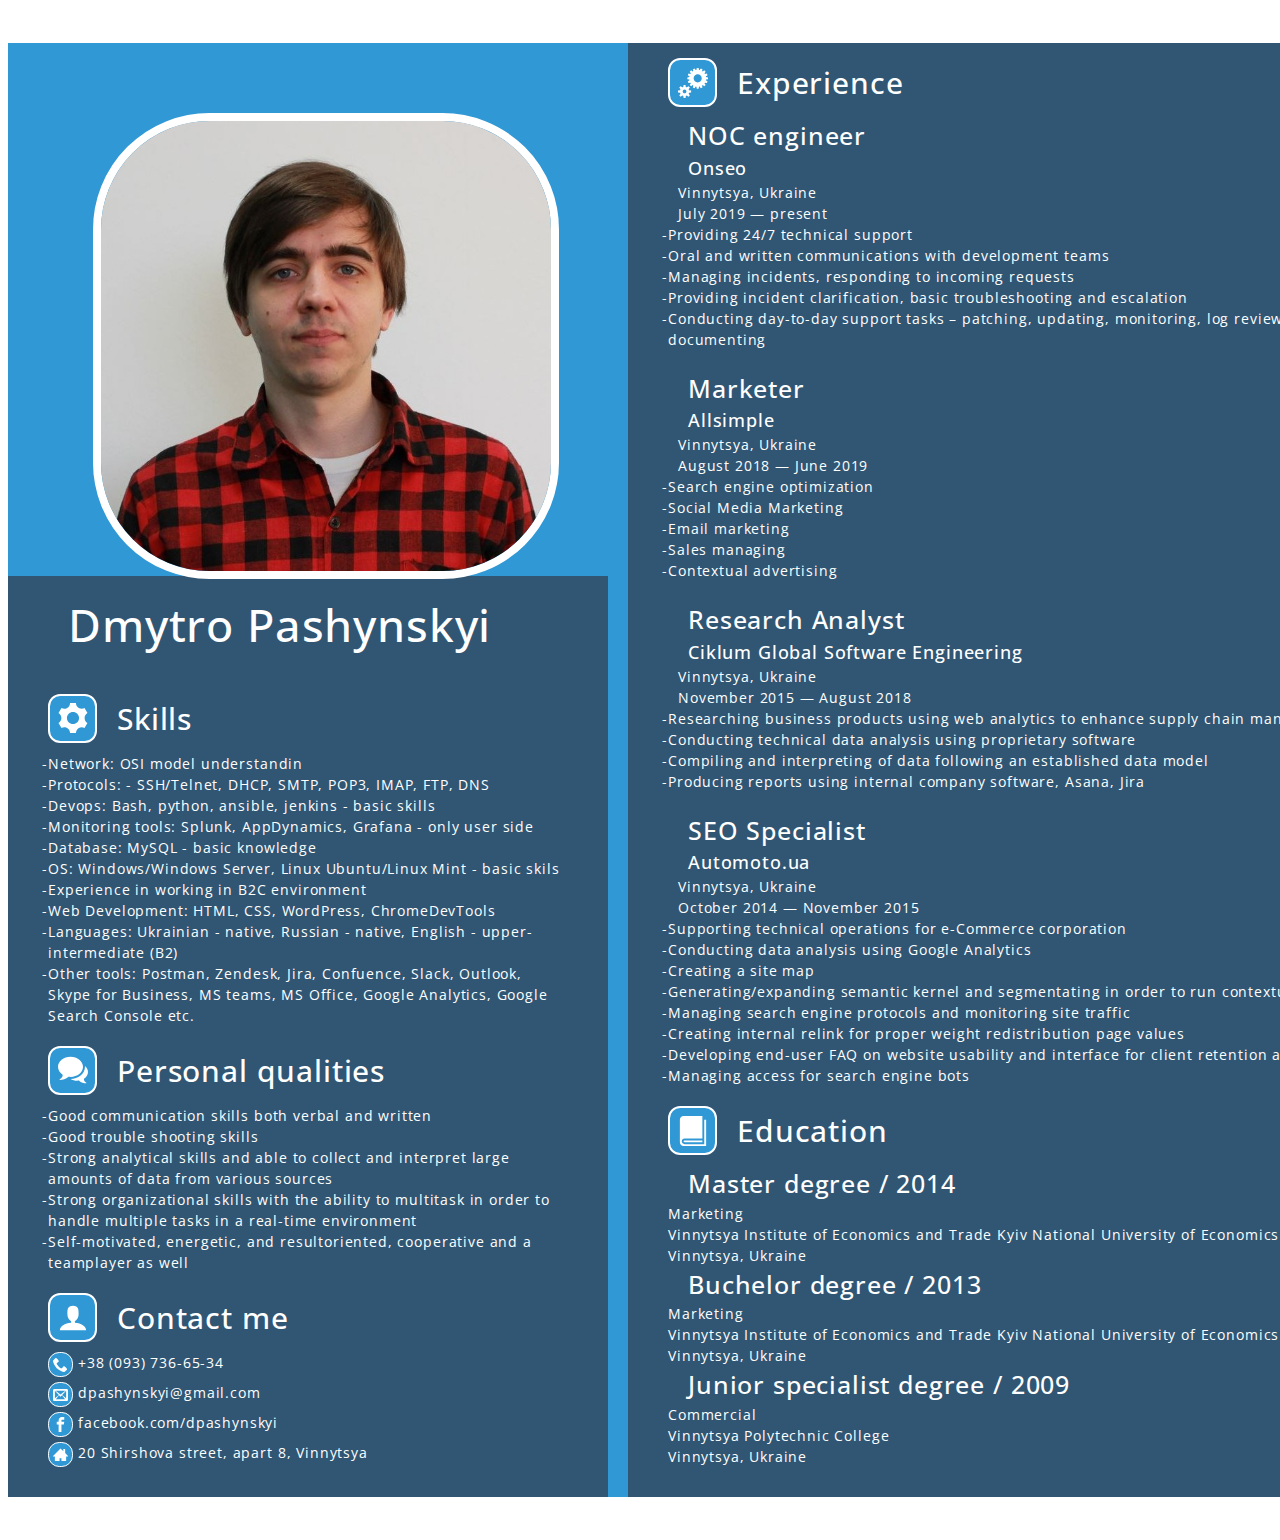
==== index.html @ a88c0f94 "v2" ====
<!DOCTYPE html>
<html lang="en">
  <head>
    <meta charset="UTF-8" />
    <meta http-equiv="X-UA-Compatible" content="IE=edge" />
    <meta name="viewport" content="width=device-width, initial-scale=1.0" />
    <title>Dmytro Pashynskyi resume</title>
    <!-- fonts -->
    <link rel="preconnect" href="https://fonts.googleapis.com" />
    <link rel="preconnect" href="https://fonts.gstatic.com" crossorigin />
    <link
      href="https://fonts.googleapis.com/css2?family=Open+Sans:wght@400;500&family=Raleway:wght@700&family=Roboto:wght@400;500;700;900&display=swap"
      rel="stylesheet"
    />
    <!-- modern-normalize -->
    <link
      rel="stylesheet"
      href="https://cdnjs.cloudflare.com/ajax/libs/modern-normalize/1.1.0/modern-normalize.min.css"
      integrity="sha512-wpPYUAdjBVSE4KJnH1VR1HeZfpl1ub8YT/NKx4PuQ5NmX2tKuGu6U/JRp5y+Y8XG2tV+wKQpNHVUX03MfMFn9Q=="
      crossorigin="anonymous"
      referrerpolicy="no-referrer"
    />
    <!-- styles -->
    <link rel="stylesheet" href="./css/styles.css" />
  </head>

  <body>
    <div class="main-container">
      <div class="left">
        <section>
          <h2 class="hidden">Photo</h2>
          <div class="main-frame">
            <img src="./images/photo.jpg" alt="My photo" class="photo" />
          </div>
        </section>

        <div class="container">
          <section>
            <h1 class="title name">Dmytro Pashynskyi</h1>

            <!-- Skills -->

            <div class="chapter">
              <div class="icon-chapter">
                <svg class="icon" width="30" height="30">
                  <use href="./images/symbol-defs.svg#icon-cog"></use>
                </svg>
              </div>
              <h2 class="title chapter-title">Skills</h2>
            </div>
            <ul class="list-style">
              <li>
                <p>Network: OSI model understandin</p>
              </li>
              <li>
                <p>Protocols: - SSH/Telnet, DHCP, SMTP, POP3, IMAP, FTP, DNS</p>
              </li>
              <li>
                <p>Devops: Bash, python, ansible, jenkins - basic skills</p>
              </li>
              <li>
                <p>
                  Monitoring tools: Splunk, AppDynamics, Grafana - only user
                  side
                </p>
              </li>
              <li>
                <p>Database: MySQL - basic knowledge</p>
              </li>
              <li>
                <p>
                  OS: Windows/Windows Server, Linux Ubuntu/Linux Mint - basic
                  skils
                </p>
              </li>
              <li>
                <p>Experience in working in B2C environment</p>
              </li>
              <li>
                <p>Web Development: HTML, CSS, WordPress, ChromeDevTools</p>
              </li>
              <li>
                <p>
                  Languages: Ukrainian - native, Russian - native, English -
                  upper-intermediate (B2)
                </p>
              </li>
              <li>
                <p>
                  Other tools: Postman, Zendesk, Jira, Confuence, Slack,
                  Outlook, Skype for Business, MS teams, MS Office, Google
                  Analytics, Google Search Console etc.
                </p>
              </li>
            </ul>
          </section>

          <!-- Personal qualities -->

          <section>
            <div class="chapter">
              <div class="icon-chapter">
                <svg class="icon" width="30" height="30">
                  <use href="./images/symbol-defs.svg#icon-bubbles"></use>
                </svg>
              </div>
              <h2 class="title chapter-title">Personal qualities</h2>
            </div>
            <ul class="list-style">
              <li>
                <p>Good communication skills both verbal and written</p>
              </li>
              <li>
                <p>Good trouble shooting skills</p>
              </li>
              <li>
                <p>
                  Strong analytical skills and able to collect and interpret
                  large amounts of data from various sources
                </p>
              </li>
              <li>
                <p>
                  Strong organizational skills with the ability to multitask in
                  order to handle multiple tasks in a real-time environment
                </p>
              </li>
              <li>
                <p>
                  Self-motivated, energetic, and resultoriented, cooperative and
                  a teamplayer as well
                </p>
              </li>
            </ul>
          </section>

          <!-- Contact me -->

          <section>
            <div class="chapter">
              <div class="icon-chapter">
                <svg class="icon" width="30" height="30">
                  <use href="./images/symbol-defs.svg#icon-user"></use>
                </svg>
              </div>
              <h2 class="title chapter-title">Contact me</h2>
            </div>
            <ul class="contact-list">
              <li>
                <a class="link" href="tel:+380937366534">
                  <div class="icon-contact">
                    <svg class="icon" width="15" height="15">
                      <use href="./images/symbol-defs.svg#icon-phone"></use>
                    </svg>
                  </div>
                  +38 (093) 736-65-34</a
                >
              </li>
              <li>
                <a class="link" href="mailto:dpashynskyi@gmail.com">
                  <div class="icon-contact">
                    <svg class="icon" width="15" height="15">
                      <use href="./images/symbol-defs.svg#icon-envelop"></use>
                    </svg>
                  </div>
                  dpashynskyi@gmail.com</a
                >
              </li>
              <li>
                <a class="link" href="https://www.facebook.com/dpashynskyi">
                  <div class="icon-contact">
                    <svg class="icon" width="15" height="15">
                      <use href="./images/symbol-defs.svg#icon-facebook"></use>
                    </svg>
                  </div>
                  facebook.com/dpashynskyi</a
                >
              </li>
              <li>
                <a class="link" href="https://goo.gl/maps/9gQ6KW4rgk5buMsR8">
                  <div class="icon-contact">
                    <svg class="icon" width="15" height="15">
                      <use href="./images/symbol-defs.svg#icon-home"></use>
                    </svg>
                  </div>
                  20 Shirshova street, apart 8, Vinnytsya</a
                >
              </li>
            </ul>
          </section>
        </div>
      </div>

      <div class="container right">
        <!-- Experience -->

        <section>
          <div class="chapter">
            <div class="icon-chapter">
              <svg class="icon" width="30" height="30">
                <use href="./images/symbol-defs.svg#icon-cogs"></use>
              </svg>
            </div>
            <h2 class="title chapter-title">Experience</h2>
          </div>
          <ul>
            <li>
              <h3 class="title work-title">NOC engineer</h3>
              <h4 class="title place-title">Onseo</h4>
              <p>
                Vinnytsya, Ukraine<br />
                July 2019 — present
              </p>
              <ul class="list-style">
                <li>
                  <p>Providing 24/7 technical support</p>
                </li>
                <li>
                  <p>Oral and written communications with development teams</p>
                </li>
                <li>
                  <p>Managing incidents, responding to incoming requests</p>
                </li>
                <li>
                  <p>
                    Providing incident clarification, basic troubleshooting and
                    escalation
                  </p>
                </li>
                <li>
                  <p>
                    Conducting day-to-day support tasks – patching, updating,
                    monitoring, log review, provisioning, backing up,
                    documenting
                  </p>
                </li>
              </ul>
            </li>

            <li>
              <h3 class="title work-title">Marketer</h3>
              <h4 class="title place-title">Allsimple</h4>
              <p>
                Vinnytsya, Ukraine<br />
                August 2018 — June 2019
              </p>
              <ul class="list-style">
                <li>
                  <p>Search engine optimization</p>
                </li>
                <li>
                  <p>Social Media Marketing</p>
                </li>
                <li>
                  <p>Email marketing</p>
                </li>
                <li>
                  <p>Sales managing</p>
                </li>
                <li>
                  <p>Contextual advertising</p>
                </li>
              </ul>
            </li>

            <li>
              <h3 class="title work-title">Research Analyst</h3>
              <h4 class="title place-title">
                Ciklum Global Software Engineering
              </h4>
              <p>
                Vinnytsya, Ukraine<br />
                November 2015 — August 2018
              </p>
              <ul class="list-style">
                <li>
                  <p>
                    Researching business products using web analytics to enhance
                    supply chain management
                  </p>
                </li>
                <li>
                  <p>
                    Conducting technical data analysis using proprietary
                    software
                  </p>
                </li>
                <li>
                  <p>
                    Compiling and interpreting of data following an established
                    data model
                  </p>
                </li>
                <li>
                  <p>
                    Producing reports using internal company software, Asana,
                    Jira
                  </p>
                </li>
              </ul>
            </li>

            <li>
              <h3 class="title work-title">SEO Specialist</h3>
              <h4 class="title place-title">Automoto.ua</h4>
              <p>
                Vinnytsya, Ukraine<br />
                October 2014 — November 2015
              </p>
              <ul class="list-style">
                <li>
                  <p>
                    Supporting technical operations for e-Commerce corporation
                  </p>
                </li>
                <li>
                  <p>Conducting data analysis using Google Analytics</p>
                </li>
                <li>
                  <p>Creating a site map</p>
                </li>
                <li>
                  <p>
                    Generating/expanding semantic kernel and segmentating in
                    order to run contextual advertising
                  </p>
                </li>
                <li>
                  <p>
                    Managing search engine protocols and monitoring site traffic
                  </p>
                </li>
                <li>
                  <p>
                    Creating internal relink for proper weight redistribution
                    page values
                  </p>
                </li>
                <li>
                  <p>
                    Developing end-user FAQ on website usability and interface
                    for client retention and motivation for action
                  </p>
                </li>
                <li>
                  <p>Managing access for search engine bots</p>
                </li>
              </ul>
            </li>
          </ul>
        </section>

        <!-- Education -->

        <section>
          <div class="chapter">
            <div class="icon-chapter">
              <svg class="icon" width="30" height="30">
                <use href="./images/symbol-defs.svg#icon-book"></use>
              </svg>
            </div>
            <h2 class="title chapter-title">Education</h2>
          </div>
          <ul>
            <li>
              <h3 class="title edu-title">Master degree / 2014</h3>
              <p>
                Marketing<br />
                Vinnytsya Institute of Economics and Trade Kyiv National
                University of Economics and Trade<br />
                Vinnytsya, Ukraine
              </p>
            </li>
            <li>
              <h3 class="title edu-title">Buchelor degree / 2013</h3>
              <p>
                Marketing<br />
                Vinnytsya Institute of Economics and Trade Kyiv National
                University of Economics and Trade<br />
                Vinnytsya, Ukraine
              </p>
            </li>
            <li>
              <h3 class="title edu-title">Junior specialist degree / 2009</h3>
              <p>
                Commercial<br />
                Vinnytsya Polytechnic College<br />
                Vinnytsya, Ukraine
              </p>
            </li>
          </ul>
        </section>
      </div>
    </div>
  </body>
</html>
---- css/styles.css ----
:root {
  --accent-color: #2f98d5;
  --primary-bg-color: #ffffff;
  --secondaty-bg-color: #305674;
  --text-color: #ffffff;
}

p,
h1,
h2,
h3,
h4,
h5,
h6 {
  margin-top: 0;
  margin-bottom: 0;
}

ul {
  list-style: none;
  padding-left: 0;
  margin-top: 0;
  margin-bottom: 0;
}

.list-style {
  list-style-type: "-";

  margin-bottom: 20px;
}

img {
  display: block;
  max-width: 100%;
  height: auto;
}

body {
  background-color: var(--primary-bg-color);
  font-family: Open Sans, sans-serif;
  font-size: 14px;
  line-height: 1.5;
  letter-spacing: 0.06em;

  padding-top: 35px;
  padding-bottom: 35px;
}

.main-container {
  background-color: var(--accent-color);
  color: var(--text-color);
  margin-right: auto;
  margin-left: auto;
  width: 1440px;

  display: flex;
}

.container {
  background-color: var(--secondaty-bg-color);
  padding-top: 15px;
  padding-right: 40px;
  padding-bottom: 30px;
  padding-left: 40px;
}

.hidden {
  display: none;
}

.title {
  font-weight: 500;

  padding-left: 20px;
}

.name {
  font-size: 45px;

  margin-bottom: 35px;
}

.chapter-title {
  font-size: 30px;
}

.work-title,
.edu-title {
  font-size: 25px;
}

.place-title {
  font-size: 18px;
}

.place-title + p {
  padding-left: 10px;
}

.left {
  min-width: 600px;
  padding-right: 20px;
  display: flex;
  flex-direction: column;
  justify-content: flex-end;

  position: relative;
}

.right {
  min-width: 840px;
}

.main-frame {
  width: 450px;
  height: 450px;

  position: absolute;
  top: 70px;
  left: 50%;

  transform: translate(-50%);
}

.photo {
  border: 8px solid var(--text-color);
  border-radius: 25%;
}

.link {
  text-decoration: none;
  color: inherit;
  transition: color 300ms;

  display: flex;
}

.link:hover,
.link:focus {
  color: var(--accent-color);
}

.chapter {
  display: flex;
  align-items: center;
  margin-bottom: 10px;
}

.icon-chapter {
  width: 45px;
  min-height: 45px;
  background-color: var(--accent-color);

  display: flex;
  justify-content: center;
  align-items: center;

  border: 2px solid var(--text-color);
  border-radius: 25%;
}

.icon {
  fill: var(--text-color);
}

.icon-contact {
  width: 23px;
  min-height: 23px;
  background-color: var(--accent-color);

  border: 1px solid var(--text-color);
  border-radius: 45%;

  margin-right: 5px;

  display: flex;
  justify-content: center;
  align-items: center;
}

.contact-list > li + li {
  margin-top: 5px;
}
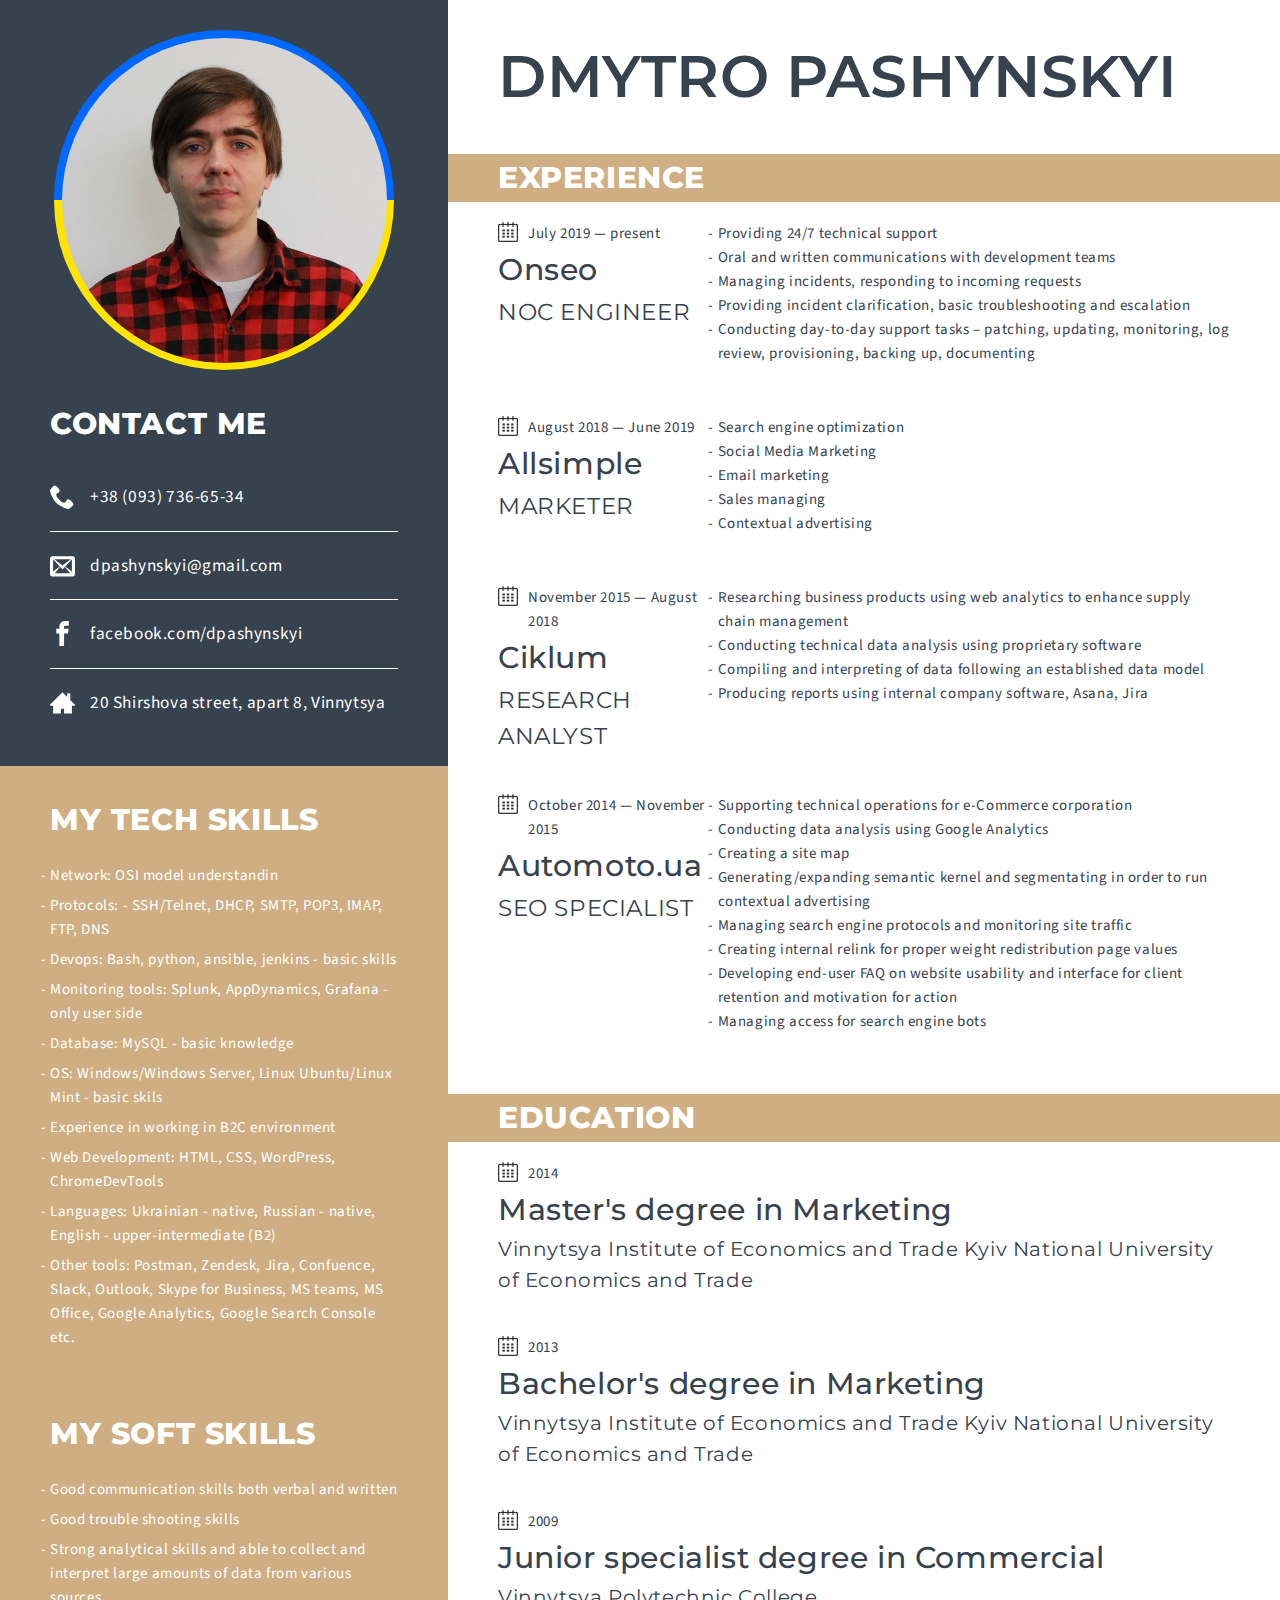
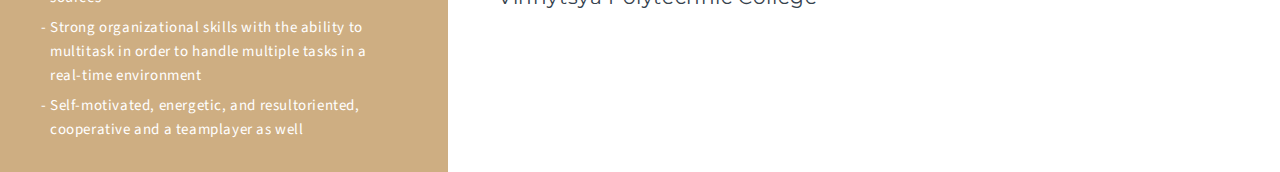
==== commit 95199f03: "style changes" ====
--- a/index.html
+++ b/index.html
@@ -4,88 +4,114 @@
     <meta charset="UTF-8" />
     <meta http-equiv="X-UA-Compatible" content="IE=edge" />
     <meta name="viewport" content="width=device-width, initial-scale=1.0" />
-    <title>Dmytro Pashynskyi resume</title>
-    <!-- fonts -->
-    <link rel="preconnect" href="https://fonts.googleapis.com" />
-    <link rel="preconnect" href="https://fonts.gstatic.com" crossorigin />
-    <link
-      href="https://fonts.googleapis.com/css2?family=Open+Sans:wght@400;500&family=Raleway:wght@700&family=Roboto:wght@400;500;700;900&display=swap"
-      rel="stylesheet"
-    />
-    <!-- modern-normalize -->
-    <link
-      rel="stylesheet"
-      href="https://cdnjs.cloudflare.com/ajax/libs/modern-normalize/1.1.0/modern-normalize.min.css"
-      integrity="sha512-wpPYUAdjBVSE4KJnH1VR1HeZfpl1ub8YT/NKx4PuQ5NmX2tKuGu6U/JRp5y+Y8XG2tV+wKQpNHVUX03MfMFn9Q=="
-      crossorigin="anonymous"
-      referrerpolicy="no-referrer"
-    />
-    <!-- styles -->
-    <link rel="stylesheet" href="./css/styles.css" />
+    <title>Dmytro Pashynskyi CV</title>
+    <link rel="stylesheet" href="./css/main.min.css" />
   </head>
-
   <body>
-    <div class="main-container">
-      <div class="left">
-        <section>
-          <h2 class="hidden">Photo</h2>
-          <div class="main-frame">
-            <img src="./images/photo.jpg" alt="My photo" class="photo" />
-          </div>
-        </section>
-
-        <div class="container">
-          <section>
-            <h1 class="title name">Dmytro Pashynskyi</h1>
-
-            <!-- Skills -->
-
-            <div class="chapter">
-              <div class="icon-chapter">
-                <svg class="icon" width="30" height="30">
-                  <use href="./images/symbol-defs.svg#icon-cog"></use>
-                </svg>
+    <div class="container">
+      <div class="container__left">
+        <!-- Photo & contacts -->
+
+        <section class="contacts">
+          <div class="container--section">
+            <div class="photo-box">
+              <img class="photo" src="./images/photo.jpg" alt="My photo" />
+            </div>
+            <section class="name--mobile">
+              <div class="container--section">
+                <h1 class="name__title title">Dmytro Pashynskyi</h1>
               </div>
-              <h2 class="title chapter-title">Skills</h2>
-            </div>
-            <ul class="list-style">
-              <li>
+            </section>
+            <h2 class="contacts__title title title--light">Contact me</h2>
+            <ul class="contacts__list">
+              <li class="contacts__item">
+                <a class="contacts__link link" href="tel:+380937366534">
+                  <svg class="contacts__icon" width="25" height="25">
+                    <use href="./images/symbol-defs.svg#icon-phone"></use>
+                  </svg>
+                  +38 (093) 736-65-34</a
+                >
+              </li>
+              <li class="contacts__item">
+                <a
+                  class="contacts__link link"
+                  href="mailto:dpashynskyi@gmail.com"
+                >
+                  <svg class="contacts__icon" width="25" height="25">
+                    <use href="./images/symbol-defs.svg#icon-envelop"></use>
+                  </svg>
+                  dpashynskyi@gmail.com</a
+                >
+              </li>
+              <li class="contacts__item">
+                <a
+                  class="contacts__link link"
+                  href="https://www.facebook.com/dpashynskyi"
+                >
+                  <svg class="contacts__icon" width="25" height="25">
+                    <use href="./images/symbol-defs.svg#icon-facebook"></use>
+                  </svg>
+                  facebook.com/dpashynskyi</a
+                >
+              </li>
+              <li class="contacts__item">
+                <a
+                  class="contacts__link link"
+                  href="https://goo.gl/maps/9gQ6KW4rgk5buMsR8"
+                >
+                  <svg class="contacts__icon" width="25" height="25">
+                    <use href="./images/symbol-defs.svg#icon-home"></use>
+                  </svg>
+                  20 Shirshova street, apart 8, Vinnytsya</a
+                >
+              </li>
+            </ul>
+          </div>
+        </section>
+
+        <!-- Tech skills -->
+
+        <section class="skills">
+          <div class="container--section">
+            <h2 class="skills__title title title--light">My Tech Skills</h2>
+            <ul class="skills__list">
+              <li class="skills__item">
                 <p>Network: OSI model understandin</p>
               </li>
-              <li>
+              <li class="skills__item">
                 <p>Protocols: - SSH/Telnet, DHCP, SMTP, POP3, IMAP, FTP, DNS</p>
               </li>
-              <li>
+              <li class="skills__item">
                 <p>Devops: Bash, python, ansible, jenkins - basic skills</p>
               </li>
-              <li>
+              <li class="skills__item">
                 <p>
                   Monitoring tools: Splunk, AppDynamics, Grafana - only user
                   side
                 </p>
               </li>
-              <li>
+              <li class="skills__item">
                 <p>Database: MySQL - basic knowledge</p>
               </li>
-              <li>
+              <li class="skills__item">
                 <p>
                   OS: Windows/Windows Server, Linux Ubuntu/Linux Mint - basic
                   skils
                 </p>
               </li>
-              <li>
+              <li class="skills__item">
                 <p>Experience in working in B2C environment</p>
               </li>
-              <li>
+              <li class="skills__item">
                 <p>Web Development: HTML, CSS, WordPress, ChromeDevTools</p>
               </li>
-              <li>
+              <li class="skills__item">
                 <p>
                   Languages: Ukrainian - native, Russian - native, English -
                   upper-intermediate (B2)
                 </p>
               </li>
-              <li>
+              <li class="skills__item">
                 <p>
                   Other tools: Postman, Zendesk, Jira, Confuence, Slack,
                   Outlook, Skype for Business, MS teams, MS Office, Google
@@ -93,302 +119,231 @@
                 </p>
               </li>
             </ul>
-          </section>
-
-          <!-- Personal qualities -->
-
-          <section>
-            <div class="chapter">
-              <div class="icon-chapter">
-                <svg class="icon" width="30" height="30">
-                  <use href="./images/symbol-defs.svg#icon-bubbles"></use>
-                </svg>
-              </div>
-              <h2 class="title chapter-title">Personal qualities</h2>
-            </div>
-            <ul class="list-style">
-              <li>
+          </div>
+        </section>
+
+        <!-- Soft skills -->
+
+        <section class="skills">
+          <div class="container--section">
+            <h2 class="skills__title title title--light">My Soft Skills</h2>
+            <ul class="skills__list">
+              <li class="skills__item">
                 <p>Good communication skills both verbal and written</p>
               </li>
-              <li>
+              <li class="skills__item">
                 <p>Good trouble shooting skills</p>
               </li>
-              <li>
+              <li class="skills__item">
                 <p>
                   Strong analytical skills and able to collect and interpret
                   large amounts of data from various sources
                 </p>
               </li>
-              <li>
+              <li class="skills__item">
                 <p>
                   Strong organizational skills with the ability to multitask in
                   order to handle multiple tasks in a real-time environment
                 </p>
               </li>
-              <li>
+              <li class="skills__item">
                 <p>
                   Self-motivated, energetic, and resultoriented, cooperative and
                   a teamplayer as well
                 </p>
               </li>
             </ul>
-          </section>
-
-          <!-- Contact me -->
-
-          <section>
-            <div class="chapter">
-              <div class="icon-chapter">
-                <svg class="icon" width="30" height="30">
-                  <use href="./images/symbol-defs.svg#icon-user"></use>
-                </svg>
-              </div>
-              <h2 class="title chapter-title">Contact me</h2>
-            </div>
-            <ul class="contact-list">
-              <li>
-                <a class="link" href="tel:+380937366534">
-                  <div class="icon-contact">
-                    <svg class="icon" width="15" height="15">
-                      <use href="./images/symbol-defs.svg#icon-phone"></use>
-                    </svg>
-                  </div>
-                  +38 (093) 736-65-34</a
-                >
-              </li>
-              <li>
-                <a class="link" href="mailto:dpashynskyi@gmail.com">
-                  <div class="icon-contact">
-                    <svg class="icon" width="15" height="15">
-                      <use href="./images/symbol-defs.svg#icon-envelop"></use>
-                    </svg>
-                  </div>
-                  dpashynskyi@gmail.com</a
-                >
-              </li>
-              <li>
-                <a class="link" href="https://www.facebook.com/dpashynskyi">
-                  <div class="icon-contact">
-                    <svg class="icon" width="15" height="15">
-                      <use href="./images/symbol-defs.svg#icon-facebook"></use>
-                    </svg>
-                  </div>
-                  facebook.com/dpashynskyi</a
-                >
-              </li>
-              <li>
-                <a class="link" href="https://goo.gl/maps/9gQ6KW4rgk5buMsR8">
-                  <div class="icon-contact">
-                    <svg class="icon" width="15" height="15">
-                      <use href="./images/symbol-defs.svg#icon-home"></use>
-                    </svg>
-                  </div>
-                  20 Shirshova street, apart 8, Vinnytsya</a
-                >
-              </li>
-            </ul>
-          </section>
-        </div>
+          </div>
+        </section>
       </div>
 
-      <div class="container right">
+      <div class="container__right">
+        <!-- Name section -->
+
+        <section class="name">
+          <div class="container--section">
+            <h1 class="name__title title">Dmytro Pashynskyi</h1>
+<!--            <h2 class="title">//Write the position here, in html file//</h2>-->
+          </div>
+        </section>
+
         <!-- Experience -->
 
-        <section>
-          <div class="chapter">
-            <div class="icon-chapter">
-              <svg class="icon" width="30" height="30">
-                <use href="./images/symbol-defs.svg#icon-cogs"></use>
-              </svg>
-            </div>
-            <h2 class="title chapter-title">Experience</h2>
-          </div>
-          <ul>
-            <li>
-              <h3 class="title work-title">NOC engineer</h3>
-              <h4 class="title place-title">Onseo</h4>
-              <p>
-                Vinnytsya, Ukraine<br />
-                July 2019 — present
-              </p>
-              <ul class="list-style">
-                <li>
-                  <p>Providing 24/7 technical support</p>
-                </li>
-                <li>
-                  <p>Oral and written communications with development teams</p>
-                </li>
-                <li>
-                  <p>Managing incidents, responding to incoming requests</p>
-                </li>
-                <li>
-                  <p>
-                    Providing incident clarification, basic troubleshooting and
-                    escalation
-                  </p>
-                </li>
-                <li>
-                  <p>
-                    Conducting day-to-day support tasks – patching, updating,
-                    monitoring, log review, provisioning, backing up,
-                    documenting
-                  </p>
-                </li>
-              </ul>
-            </li>
-
-            <li>
-              <h3 class="title work-title">Marketer</h3>
-              <h4 class="title place-title">Allsimple</h4>
-              <p>
-                Vinnytsya, Ukraine<br />
-                August 2018 — June 2019
-              </p>
-              <ul class="list-style">
-                <li>
-                  <p>Search engine optimization</p>
-                </li>
-                <li>
-                  <p>Social Media Marketing</p>
-                </li>
-                <li>
-                  <p>Email marketing</p>
-                </li>
-                <li>
-                  <p>Sales managing</p>
-                </li>
-                <li>
-                  <p>Contextual advertising</p>
-                </li>
-              </ul>
-            </li>
-
-            <li>
-              <h3 class="title work-title">Research Analyst</h3>
-              <h4 class="title place-title">
-                Ciklum Global Software Engineering
-              </h4>
-              <p>
-                Vinnytsya, Ukraine<br />
-                November 2015 — August 2018
-              </p>
-              <ul class="list-style">
-                <li>
-                  <p>
-                    Researching business products using web analytics to enhance
-                    supply chain management
-                  </p>
-                </li>
-                <li>
-                  <p>
-                    Conducting technical data analysis using proprietary
-                    software
-                  </p>
-                </li>
-                <li>
-                  <p>
-                    Compiling and interpreting of data following an established
-                    data model
-                  </p>
-                </li>
-                <li>
-                  <p>
-                    Producing reports using internal company software, Asana,
-                    Jira
-                  </p>
-                </li>
-              </ul>
-            </li>
-
-            <li>
-              <h3 class="title work-title">SEO Specialist</h3>
-              <h4 class="title place-title">Automoto.ua</h4>
-              <p>
-                Vinnytsya, Ukraine<br />
-                October 2014 — November 2015
-              </p>
-              <ul class="list-style">
-                <li>
-                  <p>
-                    Supporting technical operations for e-Commerce corporation
-                  </p>
-                </li>
-                <li>
-                  <p>Conducting data analysis using Google Analytics</p>
-                </li>
-                <li>
-                  <p>Creating a site map</p>
-                </li>
-                <li>
-                  <p>
-                    Generating/expanding semantic kernel and segmentating in
-                    order to run contextual advertising
-                  </p>
-                </li>
-                <li>
-                  <p>
-                    Managing search engine protocols and monitoring site traffic
-                  </p>
-                </li>
-                <li>
-                  <p>
-                    Creating internal relink for proper weight redistribution
-                    page values
-                  </p>
-                </li>
-                <li>
-                  <p>
-                    Developing end-user FAQ on website usability and interface
-                    for client retention and motivation for action
-                  </p>
-                </li>
-                <li>
-                  <p>Managing access for search engine bots</p>
-                </li>
-              </ul>
-            </li>
-          </ul>
+        <section class="experience">
+          <div class="container--section">
+            <h2 class="title">Experience</h2>
+            <ul class="experience__list">
+              <li class="experience__item">
+                <div class="experience__pos">
+                  <p class="experience__period">July 2019 — present</p>
+                  <h3 class="title title--company">Onseo</h3>
+                  <h4 class="title title--position">NOC engineer</h4>
+                </div>
+                <ul class="experience__respons-list">
+                  <li>
+                    <p>Providing 24/7 technical support</p>
+                  </li>
+                  <li>
+                    <p>
+                      Oral and written communications with development teams
+                    </p>
+                  </li>
+                  <li>
+                    <p>Managing incidents, responding to incoming requests</p>
+                  </li>
+                  <li>
+                    <p>
+                      Providing incident clarification, basic troubleshooting
+                      and escalation
+                    </p>
+                  </li>
+                  <li>
+                    <p>
+                      Conducting day-to-day support tasks – patching, updating,
+                      monitoring, log review, provisioning, backing up,
+                      documenting
+                    </p>
+                  </li>
+                </ul>
+              </li>
+
+              <li class="experience__item">
+                <div class="experience__pos">
+                  <p class="experience__period">August 2018 — June 2019</p>
+                  <h3 class="title title--company">Allsimple</h3>
+                  <h4 class="title title--position">Marketer</h4>
+                </div>
+                <ul class="experience__respons-list">
+                  <li>
+                    <p>Search engine optimization</p>
+                  </li>
+                  <li>
+                    <p>Social Media Marketing</p>
+                  </li>
+                  <li>
+                    <p>Email marketing</p>
+                  </li>
+                  <li>
+                    <p>Sales managing</p>
+                  </li>
+                  <li>
+                    <p>Contextual advertising</p>
+                  </li>
+                </ul>
+              </li>
+
+              <li class="experience__item">
+                <div class="experience__pos">
+                  <p class="experience__period">November 2015 — August 2018</p>
+                  <h3 class="title title--company">Ciklum</h3>
+                  <h4 class="title title--position">Research Analyst</h4>
+                </div>
+                <ul class="experience__respons-list">
+                  <li>
+                    <p>
+                      Researching business products using web analytics to
+                      enhance supply chain management
+                    </p>
+                  </li>
+                  <li>
+                    <p>
+                      Conducting technical data analysis using proprietary
+                      software
+                    </p>
+                  </li>
+                  <li>
+                    <p>
+                      Compiling and interpreting of data following an
+                      established data model
+                    </p>
+                  </li>
+                  <li>
+                    <p>
+                      Producing reports using internal company software, Asana,
+                      Jira
+                    </p>
+                  </li>
+                </ul>
+              </li>
+
+              <li class="experience__item">
+                <div class="experience__pos">
+                  <p class="experience__period">October 2014 — November 2015</p>
+                  <h3 class="title title--company">Automoto.ua</h3>
+                  <h4 class="title title--position">SEO Specialist</h4>
+                </div>
+                <ul class="experience__respons-list">
+                  <li>
+                    <p>
+                      Supporting technical operations for e-Commerce corporation
+                    </p>
+                  </li>
+                  <li>
+                    <p>Conducting data analysis using Google Analytics</p>
+                  </li>
+                  <li>
+                    <p>Creating a site map</p>
+                  </li>
+                  <li>
+                    <p>
+                      Generating/expanding semantic kernel and segmentating in
+                      order to run contextual advertising
+                    </p>
+                  </li>
+                  <li>
+                    <p>
+                      Managing search engine protocols and monitoring site
+                      traffic
+                    </p>
+                  </li>
+                  <li>
+                    <p>
+                      Creating internal relink for proper weight redistribution
+                      page values
+                    </p>
+                  </li>
+                  <li>
+                    <p>
+                      Developing end-user FAQ on website usability and interface
+                      for client retention and motivation for action
+                    </p>
+                  </li>
+                  <li>
+                    <p>Managing access for search engine bots</p>
+                  </li>
+                </ul>
+              </li>
+            </ul>
+          </div>
         </section>
 
         <!-- Education -->
 
-        <section>
-          <div class="chapter">
-            <div class="icon-chapter">
-              <svg class="icon" width="30" height="30">
-                <use href="./images/symbol-defs.svg#icon-book"></use>
-              </svg>
-            </div>
-            <h2 class="title chapter-title">Education</h2>
-          </div>
-          <ul>
-            <li>
-              <h3 class="title edu-title">Master degree / 2014</h3>
-              <p>
-                Marketing<br />
-                Vinnytsya Institute of Economics and Trade Kyiv National
-                University of Economics and Trade<br />
-                Vinnytsya, Ukraine
-              </p>
-            </li>
-            <li>
-              <h3 class="title edu-title">Buchelor degree / 2013</h3>
-              <p>
-                Marketing<br />
-                Vinnytsya Institute of Economics and Trade Kyiv National
-                University of Economics and Trade<br />
-                Vinnytsya, Ukraine
-              </p>
-            </li>
-            <li>
-              <h3 class="title edu-title">Junior specialist degree / 2009</h3>
-              <p>
-                Commercial<br />
-                Vinnytsya Polytechnic College<br />
-                Vinnytsya, Ukraine
-              </p>
-            </li>
-          </ul>
+        <section class="education">
+          <div class="container--section">
+            <h2 class="title">Education</h2>
+            <ul class="education__list">
+              <li class="education__item">
+                <p class="experience__period">2014</p>
+
+                <h4 class="title title--company">Master's degree in Marketing</h4>
+                <h3 class="title title--university">Vinnytsya Institute of Economics and Trade Kyiv National
+                  University of Economics and Trade</h3>
+              </li>
+              <li class="education__item">
+                <p class="experience__period">2013</p>
+
+                <h4 class="title title--company">Bachelor's degree in Marketing</h4>
+                <h3 class="title title--university">Vinnytsya Institute of Economics and Trade Kyiv National
+                  University of Economics and Trade</h3>
+              </li>
+              <li class="education__item">
+                <p class="experience__period">2009</p>
+                <h4 class="title title--company">Junior specialist degree in Commercial</h4>
+                <h3 class="title title--university">Vinnytsya Polytechnic College</h3>
+              </li>
+            </ul>
+          </div>
         </section>
       </div>
     </div>
--- a/css/main.min.css
+++ b/css/main.min.css
@@ -0,0 +1 @@
+@import url(https://fonts.googleapis.com/css2?family=Montserrat:wght@400;500;600;800&family=Source+Sans+Pro&display=swap);@import url(https://cdnjs.cloudflare.com/ajax/libs/modern-normalize/1.1.0/modern-normalize.min.css);h1,h2,h3,h4,h5,h6,p,ul{margin-top:0;margin-bottom:0}button{cursor:pointer}img{display:block;max-width:100%;height:auto}ul{list-style:none;padding-left:0}a{text-decoration:none}body{background-color:#fff;color:#36424e;font-family:"Source Sans Pro",sans-serif;font-weight:400;font-size:15px;line-height:1.6;letter-spacing:.04em}.container{display:flex}.container__left{width:35%;min-height:100vh;background-color:#ceae82}.container__right{width:65%}h2{text-transform:uppercase;font-weight:800}.title{font-family:"Montserrat",sans-serif;font-size:2em;color:#36424e}.title--light{color:#fff}.title--thin{font-weight:400}.title--company{font-weight:500}.title--position{font-weight:400;text-transform:uppercase;font-size:1.5em}.title--university{font-weight:400;font-size:1.3em}.link{color:inherit}.container--section{padding:30px 50px}.contacts{background-color:#36424e;color:#fff}.photo,.photo-box{width:400px;border-radius:50%}.photo-box{width:430px;height:430px;max-width:100%;background-image:linear-gradient(to bottom,#0067ff 50%,#ffe400 50%,#ffe400);margin:0 auto 30px;display:flex;justify-content:center;align-items:center}.contacts__title{margin-bottom:15px}.contacts__list{font-size:1.15em}.contacts__item{padding-top:20px;padding-bottom:20px}.contacts__item:nth-child(n+2){border-top:1px solid #fff}.contacts__link{display:flex;align-items:center;transition:color 250ms}.contacts__link:focus,.contacts__link:hover{color:#ceae82}.contacts__icon{fill:currentColor;margin-right:15px}.skills{background-color:#ceae82;color:#fff}.skills__title{margin-bottom:20px}.skills__list{list-style-type:"- "}.skills__item:nth-child(n+2){margin-top:6px}.name--mobile{display:none}.name__title{font-size:3.9em;text-transform:uppercase;font-weight:600}.experience .container--section{padding:0}.experience .experience__list{padding:0 50px}.education h2,.experience h2{background-color:#ceae82;padding-left:50px;color:#fff}.experience__item{display:flex;padding-top:20px;padding-bottom:20px}.experience__pos{width:30%}.experience__respons-list{width:70%;list-style-type:"- ";padding-bottom:10px}.experience__period{position:relative;padding-left:30px}.experience__period:before{content:"";background:url(../../images/calendar.png) no-repeat;background-size:contain;width:20px;height:20px;display:block;position:absolute;left:0}.education .education__item{padding-top:20px;padding-bottom:20px}.education .container--section{padding:30px 0}.education .education__list{padding:0 50px}@media screen and (max-width:1520px){.photo-box{width:340px;height:340px}.photo-box .photo{width:325px}}@media screen and (max-width:1200px){.container{flex-direction:column}.container__left{width:100%;min-height:auto}.container__right,.experience__item .experience__pos,.experience__item .experience__respons-list{width:100%}.experience__item{flex-direction:column}.name{display:none}.name--mobile{display:block}.name__title{color:#fff;text-align:center;font-size:3.5em}}@media screen and (max-width:768px){.container--section{padding:30px 10px}.title{font-size:1.5em}.name--mobile .name__title{font-size:2.7em;text-align:center;line-height:1.2}.title--company{line-height:1.3}.title--university{font-size:.9em}.photo-box{width:282px;height:282px}.photo-box .photo{width:272px}.experience .experience__list{padding:0 20px}.education .education__list{padding:0 10px}}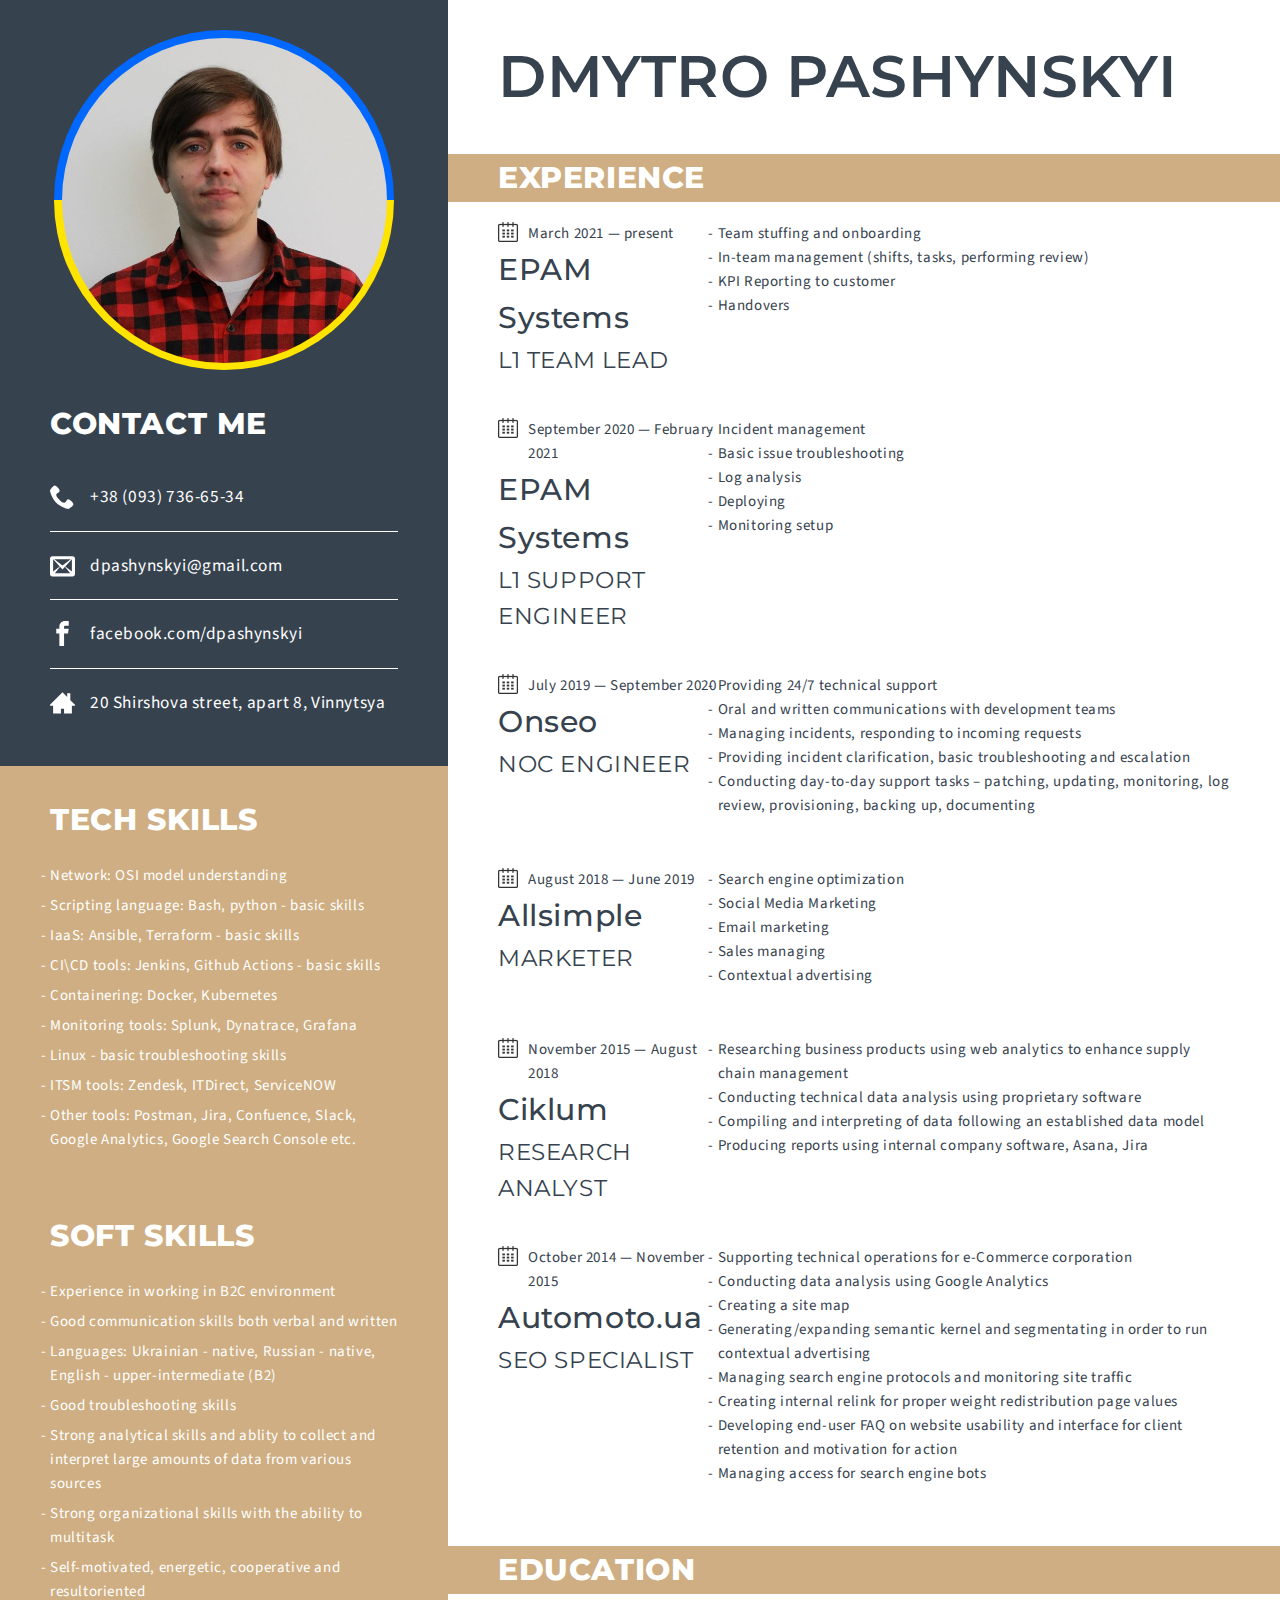
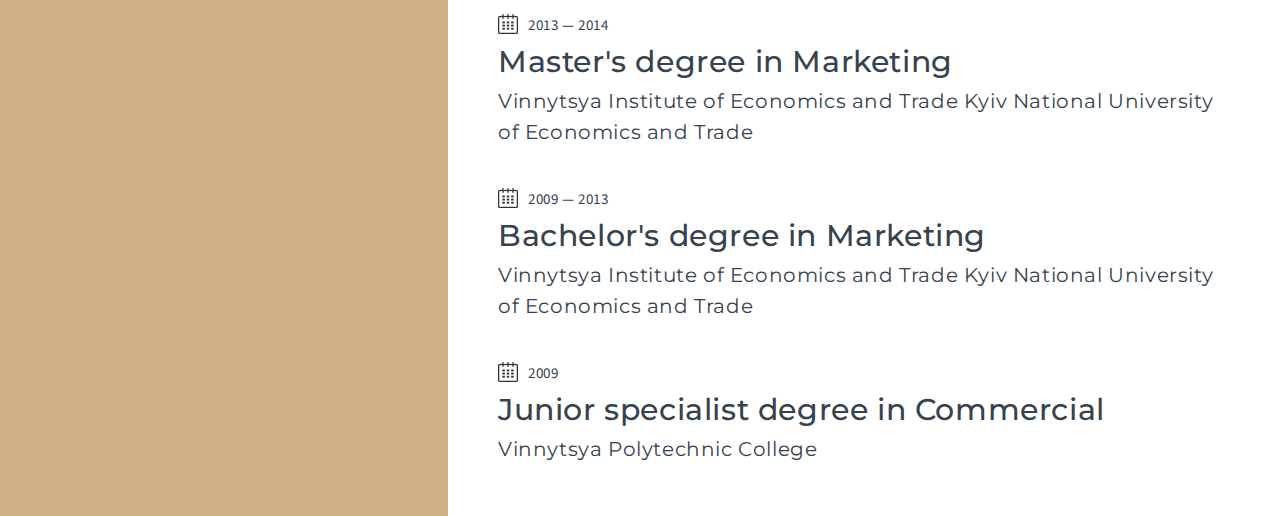
==== commit b27c0680: "Skills update" ====
--- a/index.html
+++ b/index.html
@@ -73,37 +73,53 @@
 
         <section class="skills">
           <div class="container--section">
-            <h2 class="skills__title title title--light">My Tech Skills</h2>
+            <h2 class="skills__title title title--light">Tech Skills</h2>
             <ul class="skills__list">
               <li class="skills__item">
-                <p>Network: OSI model understandin</p>
-              </li>
-              <li class="skills__item">
-                <p>Protocols: - SSH/Telnet, DHCP, SMTP, POP3, IMAP, FTP, DNS</p>
-              </li>
-              <li class="skills__item">
-                <p>Devops: Bash, python, ansible, jenkins - basic skills</p>
+                <p>Network: OSI model understanding</p>
+              </li>
+              <li class="skills__item">
+                <p>Scripting language: Bash, python - basic skills</p>
+              </li>
+              <li class="skills__item">
+                <p>IaaS: Ansible, Terraform - basic skills</p>
+              </li>
+              <li class="skills__item">
+                <p>CI\CD tools: Jenkins, Github Actions - basic skills</p>
+              </li>
+              <li class="skills__item">
+                <p>Containering: Docker, Kubernetes</p>
+              </li>
+              <li class="skills__item">
+                <p>Monitoring tools: Splunk, Dynatrace, Grafana</p>
+              </li>
+              <li class="skills__item">
+                <p>Linux - basic troubleshooting skills</p>
+              </li>
+              <li class="skills__item">
+                <p>ITSM tools: Zendesk, ITDirect, ServiceNOW</p>
               </li>
               <li class="skills__item">
                 <p>
-                  Monitoring tools: Splunk, AppDynamics, Grafana - only user
-                  side
+                  Other tools: Postman, Jira, Confuence, Slack,
+                  Google Analytics, Google Search Console etc.
                 </p>
               </li>
-              <li class="skills__item">
-                <p>Database: MySQL - basic knowledge</p>
-              </li>
-              <li class="skills__item">
-                <p>
-                  OS: Windows/Windows Server, Linux Ubuntu/Linux Mint - basic
-                  skils
-                </p>
-              </li>
+            </ul>
+          </div>
+        </section>
+
+        <!-- Soft skills -->
+
+        <section class="skills">
+          <div class="container--section">
+            <h2 class="skills__title title title--light">Soft Skills</h2>
+            <ul class="skills__list">
               <li class="skills__item">
                 <p>Experience in working in B2C environment</p>
               </li>
               <li class="skills__item">
-                <p>Web Development: HTML, CSS, WordPress, ChromeDevTools</p>
+                <p>Good communication skills both verbal and written</p>
               </li>
               <li class="skills__item">
                 <p>
@@ -112,45 +128,19 @@
                 </p>
               </li>
               <li class="skills__item">
+                <p>Good troubleshooting skills</p>
+              </li>
+              <li class="skills__item">
                 <p>
-                  Other tools: Postman, Zendesk, Jira, Confuence, Slack,
-                  Outlook, Skype for Business, MS teams, MS Office, Google
-                  Analytics, Google Search Console etc.
-                </p>
-              </li>
-            </ul>
-          </div>
-        </section>
-
-        <!-- Soft skills -->
-
-        <section class="skills">
-          <div class="container--section">
-            <h2 class="skills__title title title--light">My Soft Skills</h2>
-            <ul class="skills__list">
-              <li class="skills__item">
-                <p>Good communication skills both verbal and written</p>
-              </li>
-              <li class="skills__item">
-                <p>Good trouble shooting skills</p>
-              </li>
-              <li class="skills__item">
-                <p>
-                  Strong analytical skills and able to collect and interpret
+                  Strong analytical skills and ablity to collect and interpret
                   large amounts of data from various sources
                 </p>
               </li>
               <li class="skills__item">
-                <p>
-                  Strong organizational skills with the ability to multitask in
-                  order to handle multiple tasks in a real-time environment
-                </p>
-              </li>
-              <li class="skills__item">
-                <p>
-                  Self-motivated, energetic, and resultoriented, cooperative and
-                  a teamplayer as well
-                </p>
+                <p>Strong organizational skills with the ability to multitask</p>
+              </li>
+              <li class="skills__item">
+                <p>Self-motivated, energetic, cooperative and resultoriented</p>
               </li>
             </ul>
           </div>
@@ -175,7 +165,52 @@
             <ul class="experience__list">
               <li class="experience__item">
                 <div class="experience__pos">
-                  <p class="experience__period">July 2019 — present</p>
+                  <p class="experience__period">March 2021 — present</p>
+                  <h3 class="title title--company">EPAM Systems</h3>
+                  <h4 class="title title--position">L1 Team Lead</h4>
+                </div>
+                <ul class="experience__respons-list">
+                  <li>
+                    <p>Team stuffing and onboarding</p>
+                  </li>
+                  <li>
+                    <p>In-team management (shifts, tasks, performing review)</p>
+                  </li>
+                  <li>
+                    <p>KPI Reporting to customer</p>
+                  </li>
+                  <li>
+                    <p>Handovers</p>
+                  </li>
+                </ul>
+              </li>
+              <li class="experience__item">
+                <div class="experience__pos">
+                  <p class="experience__period">September 2020 — February 2021</p>
+                  <h3 class="title title--company">EPAM Systems</h3>
+                  <h4 class="title title--position">L1 Support Engineer</h4>
+                </div>
+                <ul class="experience__respons-list">
+                  <li>
+                    <p>Incident management</p>
+                  </li>
+                  <li>
+                    <p>Basic issue troubleshooting</p>
+                  </li>
+                  <li>
+                    <p>Log analysis</p>
+                  </li>
+                  <li>
+                    <p>Deploying</p>
+                  </li>
+                  <li>
+                    <p>Monitoring setup</p>
+                  </li>
+                </ul>
+              </li>
+              <li class="experience__item">
+                <div class="experience__pos">
+                  <p class="experience__period">July 2019 — September 2020</p>
                   <h3 class="title title--company">Onseo</h3>
                   <h4 class="title title--position">NOC engineer</h4>
                 </div>
@@ -324,14 +359,14 @@
             <h2 class="title">Education</h2>
             <ul class="education__list">
               <li class="education__item">
-                <p class="experience__period">2014</p>
+                <p class="experience__period">2013 — 2014</p>
 
                 <h4 class="title title--company">Master's degree in Marketing</h4>
                 <h3 class="title title--university">Vinnytsya Institute of Economics and Trade Kyiv National
                   University of Economics and Trade</h3>
               </li>
               <li class="education__item">
-                <p class="experience__period">2013</p>
+                <p class="experience__period">2009 — 2013</p>
 
                 <h4 class="title title--company">Bachelor's degree in Marketing</h4>
                 <h3 class="title title--university">Vinnytsya Institute of Economics and Trade Kyiv National
